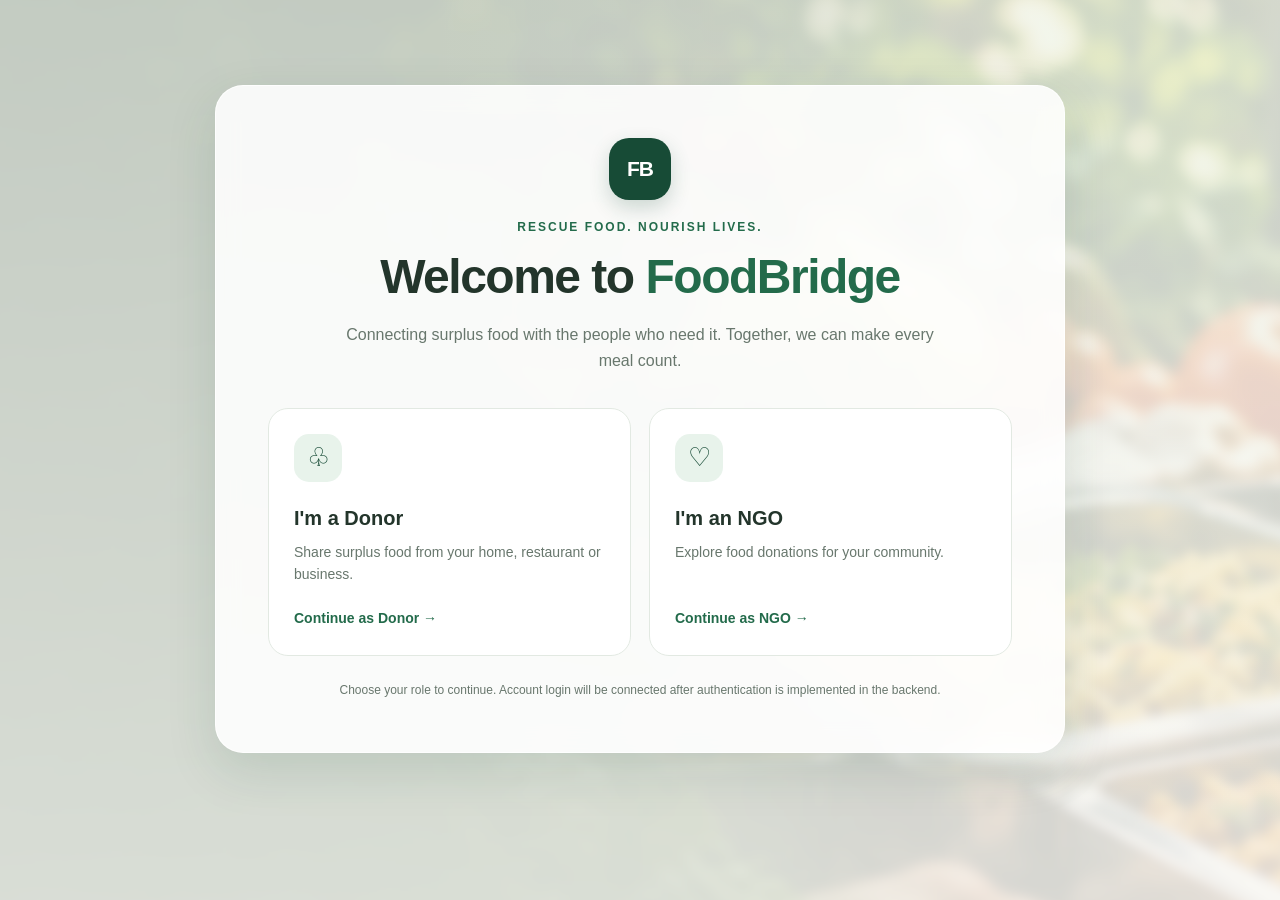
==== Frontend/index.html @ b8fff115 "Combine FoodBridge frontend backend and database" ====
<!DOCTYPE html>
<html lang="en">
<head>
    <meta charset="UTF-8">
    <meta name="viewport" content="width=device-width, initial-scale=1.0">
    <meta name="theme-color" content="#174b36">
    <title>FoodBridge | Rescue Food, Nourish Lives</title>
    <link rel="stylesheet" href="style.css">
</head>

<body>
<main class="app-shell">

    <!-- Welcome and role selection -->
    <section id="login-section" class="screen welcome-screen">
        <div class="brand-mark" aria-hidden="true">FB</div>
        <p class="eyebrow">RESCUE FOOD. NOURISH LIVES.</p>
        <h1>Welcome to <span>FoodBridge</span></h1>
        <p class="intro">
            Connecting surplus food with the people who need it.
            Together, we can make every meal count.
        </p>

        <div class="role-options">
            <button type="button" class="role-card"
                    onclick="openDonorPage()">
                <span class="role-icon" aria-hidden="true">♧</span>
                <span class="role-title">I'm a Donor</span>
                <span class="role-description">
                        Share surplus food from your home, restaurant or business.
                    </span>
                <span class="role-action">Continue as Donor →</span>
            </button>

            <button type="button" class="role-card"
                    onclick="openNgoPage()">
                <span class="role-icon" aria-hidden="true">♡</span>
                <span class="role-title">I'm an NGO</span>
                <span class="role-description">
                        Explore food donations for your community.
                    </span>
                <span class="role-action">Continue as NGO →</span>
            </button>
        </div>

        <p class="note">
            Choose your role to continue. Account login will be connected
            after authentication is implemented in the backend.
        </p>
    </section>

    <!-- Donor screen -->
    <section id="donor-page" class="screen dashboard-screen"
             style="display: none;">
        <button type="button" class="back-button"
                onclick="showHome()">← Back to home</button>

        <p class="eyebrow">FOODBRIDGE COMMUNITY</p>
        <h1>Donor <span>Dashboard</span></h1>
        <p class="intro">
            Make your surplus food count. Register to get started,
            or explore the available food listings.
        </p>

        <div class="dashboard-actions">
            <button type="button" onclick="showDonateForm()">
                Register as a Donor
            </button>
            <button type="button" class="secondary-button"
                    onclick="showFood()">
                View Available Food
            </button>
        </div>

        <section id="donor-section" class="content-card"
                 style="display: none;">
            <h2>Create your donor account</h2>
            <p class="section-description">
                Enter your details to join the FoodBridge community.
            </p>

            <form id="donor-form">
                <label for="name">Full Name</label>
                <input type="text" id="name" name="name"
                       autocomplete="name" required>

                <label for="email">Email Address</label>
                <input type="email" id="email" name="email"
                       autocomplete="email" required>

                <label for="password">Password</label>
                <input type="password" id="password" name="password"
                       autocomplete="new-password"
                       minlength="8" required>

                <label for="phone">Phone Number</label>
                <input type="tel" id="phone" name="phone"
                       autocomplete="tel">

                <label for="address">Pickup or Contact Address</label>
                <input type="text" id="address" name="address"
                       autocomplete="street-address">

                <button type="submit">Register as Donor</button>
            </form>

            <p id="donor-message" role="status" aria-live="polite"></p>
        </section>

        <section id="food-section" class="content-card"
                 style="display: none;">
            <h2>Available Food</h2>
            <p class="section-description">
                Check the food listings currently available.
            </p>
            <button type="button" onclick="loadFood()">
                Refresh Food List
            </button>
            <div id="food-list" aria-live="polite"></div>
        </section>
    </section>

    <!-- NGO screen -->
    <section id="ngo-page" class="screen dashboard-screen"
             style="display: none;">
        <button type="button" class="back-button"
                onclick="showHome()">← Back to home</button>

        <p class="eyebrow">FOR COMMUNITY ORGANISATIONS</p>
        <h1>NGO <span>Dashboard</span></h1>
        <p class="intro">
            Find food donations and help redirect surplus food
            to the people who need it.
        </p>

        <div class="ngo-info-card">
            <h2>Available food donations</h2>
            <p>
                Food listings will appear here once the food API
                is implemented and connected.
            </p>
            <button type="button" onclick="showNgoFood()">
                View Food Listings
            </button>
            <div id="ngo-food-list" aria-live="polite"></div>
        </div>

        <p class="note">
            NGO registration, sign-in and donation claiming are not
            connected yet.
        </p>
    </section>

</main>

<script src="script.js"></script>
</body>
</html>
---- Frontend/style.css ----
:root {
    --green: #236b4b;
    --green-dark: #174b36;
    --green-light: #e8f3eb;
    --cream: #faf9f4;
    --white: #ffffff;
    --text: #23352b;
    --muted: #68776d;
    --border: #e2e9e2;
    --shadow: 0 18px 50px rgba(23, 75, 54, 0.13);
}

* {
    box-sizing: border-box;
}

body {
    margin: 0;
    min-height: 100vh;
    padding: 40px 20px;
    font-family: Arial, Helvetica, sans-serif;
    color: var(--text);
    line-height: 1.6;
    background: var(--cream);
    position: relative;
    isolation: isolate;
}

/* Blurred food-photo background.
   Add your own photo as food-background.jpg in this folder. */
body::before {
    content: "";
    position: fixed;
    inset: -12px;
    z-index: -2;
    background:
        linear-gradient(rgba(250, 249, 244, 0.76),
                        rgba(250, 249, 244, 0.86)),
        url("food-background.png") center / cover no-repeat;
    filter: blur(5px);
    transform: scale(1.03);
}

/* Soft overlay to keep text readable */
body::after {
    content: "";
    position: fixed;
    inset: 0;
    z-index: -1;
    pointer-events: none;
    background: radial-gradient(
        circle at top right,
        rgba(220, 239, 223, 0.35),
        transparent 55%
    );
}

button,
input {
    font: inherit;
}

button {
    cursor: pointer;
}

button:focus-visible,
input:focus-visible {
    outline: 3px solid #9ac8a9;
    outline-offset: 3px;
}

.app-shell {
    width: min(100%, 1000px);
    margin: 0 auto;
}

.screen {
    width: 100%;
    margin: 0 auto;
    padding: clamp(24px, 5vw, 52px);
    border: 1px solid rgba(255, 255, 255, 0.8);
    border-radius: 28px;
    background: rgba(255, 255, 255, 0.88);
    box-shadow: var(--shadow);
    backdrop-filter: blur(12px);
}

.welcome-screen {
    max-width: 850px;
    margin-top: clamp(10px, 5vh, 55px);
    text-align: center;
}

.brand-mark {
    display: grid;
    place-items: center;
    width: 62px;
    height: 62px;
    margin: 0 auto 18px;
    border-radius: 20px;
    background: var(--green-dark);
    color: white;
    font-size: 21px;
    font-weight: 800;
    letter-spacing: -1px;
    box-shadow: 0 8px 20px rgba(23, 75, 54, 0.2);
}

.eyebrow {
    margin: 0 0 12px;
    color: var(--green);
    font-size: 12px;
    font-weight: 800;
    letter-spacing: 2px;
}

h1 {
    margin: 0;
    color: var(--text);
    font-size: clamp(32px, 5vw, 48px);
    line-height: 1.15;
    letter-spacing: -1.5px;
}

h1 span {
    color: var(--green);
}

.intro {
    max-width: 590px;
    margin: 18px auto 30px;
    color: var(--muted);
    font-size: 16px;
}

.role-options {
    display: grid;
    grid-template-columns: repeat(2, minmax(0, 1fr));
    gap: 18px;
    margin-top: 34px;
    text-align: left;
}

.role-card {
    display: flex;
    flex-direction: column;
    align-items: flex-start;
    min-height: 230px;
    padding: 25px;
    border: 1px solid var(--border);
    border-radius: 20px;
    background: rgba(255, 255, 255, 0.92);
    color: var(--text);
    text-align: left;
    transition: transform 0.2s ease, border-color 0.2s ease,
                box-shadow 0.2s ease;
}

.role-card:hover {
    transform: translateY(-4px);
    border-color: #a8cbb2;
    box-shadow: 0 14px 28px rgba(23, 75, 54, 0.09);
}

.role-icon {
    display: grid;
    place-items: center;
    width: 48px;
    height: 48px;
    margin-bottom: 20px;
    border-radius: 15px;
    background: var(--green-light);
    color: var(--green-dark);
    font-size: 26px;
}

.role-title {
    font-size: 20px;
    font-weight: 800;
}

.role-description {
    margin-top: 7px;
    color: var(--muted);
    font-size: 14px;
}

.role-action {
    margin-top: auto;
    padding-top: 22px;
    color: var(--green);
    font-size: 14px;
    font-weight: 800;
}

.note {
    margin: 25px 0 0;
    color: var(--muted);
    font-size: 12px;
}

/* Dashboards */

.dashboard-screen {
    max-width: 780px;
}

.back-button {
    margin-bottom: 30px;
    padding: 9px 14px;
    border: 1px solid var(--border);
    border-radius: 9px;
    background: white;
    color: var(--green-dark);
    font-weight: 700;
}

.back-button:hover {
    background: var(--green-light);
}

.dashboard-actions {
    display: flex;
    flex-wrap: wrap;
    gap: 12px;
    margin: 25px 0;
}

button:not(.role-card):not(.back-button) {
    padding: 12px 18px;
    border: 0;
    border-radius: 10px;
    background: var(--green);
    color: white;
    font-size: 14px;
    font-weight: 700;
    transition: background 0.2s ease, transform 0.2s ease;
}

button:not(.role-card):not(.back-button):hover {
    background: var(--green-dark);
    transform: translateY(-1px);
}

button.secondary-button {
    border: 1px solid #b8d1bf !important;
    background: var(--green-light) !important;
    color: var(--green-dark) !important;
}

button.secondary-button:hover {
    background: #d9ebdd !important;
}

.content-card,
.ngo-info-card {
    margin-top: 25px;
    padding: clamp(20px, 4vw, 30px);
    border: 1px solid var(--border);
    border-radius: 18px;
    background: rgba(255, 255, 255, 0.95);
    box-shadow: 0 8px 25px rgba(23, 75, 54, 0.06);
}

.content-card h2,
.ngo-info-card h2 {
    margin: 0 0 8px;
    color: var(--green-dark);
    font-size: 23px;
}

.section-description,
.ngo-info-card > p {
    margin: 0 0 20px;
    color: var(--muted);
    font-size: 14px;
}

form {
    display: flex;
    flex-direction: column;
    gap: 9px;
}

form label {
    margin-top: 8px;
    color: var(--text);
    font-size: 14px;
    font-weight: 700;
}

form input {
    width: 100%;
    min-height: 46px;
    padding: 12px 14px;
    border: 1px solid #d5dfd6;
    border-radius: 10px;
    background: #fcfdfb;
    color: var(--text);
}

form input:focus {
    border-color: var(--green);
    outline: 2px solid #e0efe4;
}

form button {
    margin-top: 15px;
}

#donor-message {
    color: var(--green-dark);
    font-size: 14px;
    font-weight: 700;
    overflow-wrap: anywhere;
}

#food-list,
#ngo-food-list {
    display: grid;
    gap: 14px;
    margin-top: 20px;
}

.food-item {
    padding: 16px;
    border: 1px solid var(--border);
    border-radius: 12px;
    background: #fbfdfb;
}

.food-item h3 {
    margin: 0 0 8px;
    color: var(--green-dark);
}

.food-item p {
    margin: 4px 0;
    color: var(--muted);
    font-size: 14px;
}

[style*="display: none"] {
    display: none !important;
}

/* Mobile layout */

@media (max-width: 600px) {
    body {
        padding: 16px 12px;
    }

    .screen {
        padding: 25px 18px;
        border-radius: 20px;
    }

    .welcome-screen {
        margin-top: 8px;
    }

    .role-options {
        grid-template-columns: 1fr;
        gap: 12px;
    }

    .role-card {
        min-height: 200px;
        padding: 20px;
    }

    .dashboard-actions {
        flex-direction: column;
    }

    .dashboard-actions button {
        width: 100%;
    }
}

@media (prefers-reduced-motion: reduce) {
    *,
    *::before,
    *::after {
        scroll-behavior: auto !important;
        transition: none !important;
    }
}

/* ===== FoodBridge Landing Page ===== */

.landing-body {
    margin: 0;
    color: #203b2d;
    background: #f8f6ed;
    font-family: Arial, Helvetica, sans-serif;
}

.landing-body * {
    box-sizing: border-box;
}

.landing-header {
    min-height: 82px;
    padding: 18px 7%;
    display: flex;
    align-items: center;
    justify-content: space-between;
    background: #f8f6ed;
}

.landing-logo {
    color: #214d36;
    font-size: 27px;
    font-weight: 800;
    text-decoration: none;
    letter-spacing: -1px;
}

.logo-icon {
    margin-right: 8px;
}

.header-login {
    color: #214d36;
    text-decoration: none;
    font-weight: 700;
    border: 1px solid #214d36;
    border-radius: 30px;
    padding: 11px 25px;
    transition: 0.25s;
}

.header-login:hover {
    background: #214d36;
    color: white;
}

.landing-hero {
    min-height: 650px;
    padding: 85px 8%;
    display: flex;
    align-items: center;
    background:
        linear-gradient(90deg,
            rgba(13, 43, 28, 0.94) 0%,
            rgba(13, 43, 28, 0.78) 55%,
            rgba(13, 43, 28, 0.35) 100%),
        url("food-background.png") center/cover no-repeat,
        #214d36;
}

.landing-content {
    max-width: 760px;
    color: #fffdf5;
}

.landing-tag {
    display: inline-block;
    margin-bottom: 22px;
    padding: 9px 15px;
    border: 1px solid rgba(255, 255, 255, 0.45);
    border-radius: 30px;
    font-size: 12px;
    font-weight: 700;
    letter-spacing: 2px;
}

.landing-content h1 {
    margin: 0 0 22px;
    font-size: clamp(42px, 6vw, 72px);
    line-height: 1.08;
    letter-spacing: -2px;
}

.landing-content h1 span {
    color: #d9e8b4;
}

.landing-content > p {
    max-width: 580px;
    color: #e8eee6;
    font-size: 17px;
    line-height: 1.8;
}

.landing-actions {
    display: flex;
    align-items: center;
    flex-wrap: wrap;
    gap: 18px;
    margin-top: 32px;
}

.landing-button {
    display: inline-flex;
    gap: 22px;
    align-items: center;
    padding: 16px 25px;
    border-radius: 9px;
    background: #d9e8b4;
    color: #203b2d;
    text-decoration: none;
    font-weight: 800;
    transition: transform 0.2s, background 0.2s;
}

.landing-button:hover {
    background: #edf5d7;
    transform: translateY(-2px);
}

.landing-button span {
    font-size: 20px;
}

.landing-secondary {
    color: #fffdf5;
    text-decoration: none;
    font-weight: 600;
    padding: 12px 0;
}

.landing-secondary:hover {
    text-decoration: underline;
}

.landing-stats {
    display: flex;
    flex-wrap: wrap;
    gap: 42px;
    margin-top: 65px;
    padding-top: 25px;
    border-top: 1px solid rgba(255, 255, 255, 0.3);
}

.landing-stats div {
    display: flex;
    flex-direction: column;
    gap: 8px;
}

.landing-stats strong {
    font-size: 17px;
}

.landing-stats span {
    color: #d4dfd4;
    font-size: 13px;
}

.landing-mission {
    padding: 75px 8%;
    text-align: center;
}

.landing-mission > span {
    color: #557c52;
    font-size: 12px;
    font-weight: 800;
    letter-spacing: 2px;
}

.landing-mission h2 {
    margin: 15px 0;
    font-size: clamp(28px, 4vw, 42px);
    color: #214d36;
}

.landing-mission p {
    max-width: 650px;
    margin: 0 auto;
    color: #647267;
    font-size: 16px;
    line-height: 1.8;
}

.landing-footer {
    display: flex;
    justify-content: space-between;
    flex-wrap: wrap;
    gap: 12px;
    padding: 25px 8%;
    background: #e9eddf;
    color: #214d36;
    font-size: 13px;
}

.landing-footer span:first-child {
    font-weight: 800;
}

@media (max-width: 600px) {
    .landing-header {
        padding: 16px 5%;
    }

    .landing-logo {
        font-size: 23px;
    }

    .landing-hero {
        min-height: 600px;
        padding: 65px 6%;
    }

    .landing-content h1 {
        letter-spacing: -1px;
    }

    .landing-stats {
        gap: 24px;
        margin-top: 45px;
    }

    .landing-mission {
        padding: 55px 6%;
    }

    .landing-footer {
        padding: 22px 6%;
    }
}
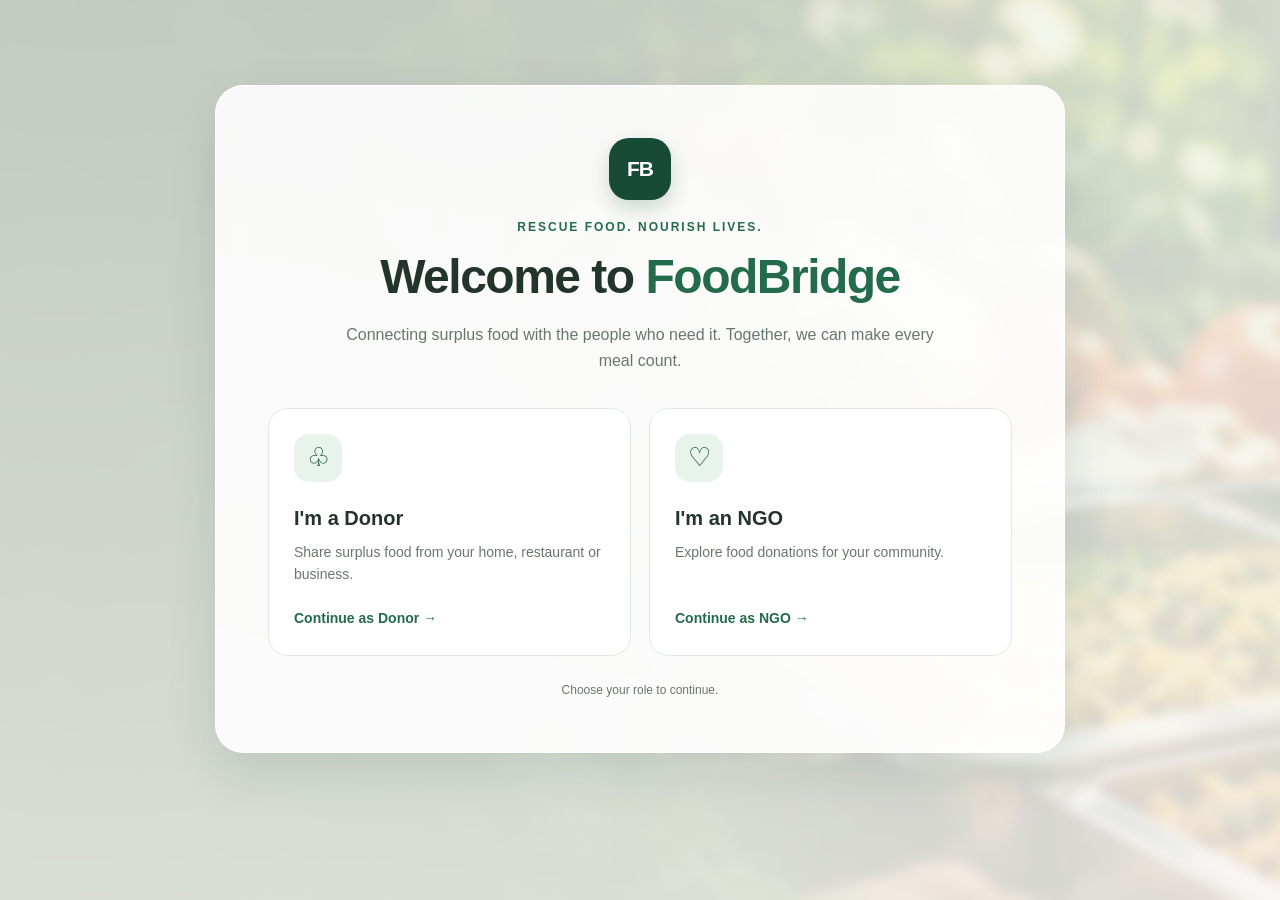
==== commit 9a649d90: "Add NGO registration login and food claiming features" ====
--- a/Frontend/index.html
+++ b/Frontend/index.html
@@ -1,4 +1,3 @@
-
 
 <!DOCTYPE html>
 <html lang="en">
@@ -15,22 +14,26 @@
 
     <!-- Welcome and role selection -->
     <section id="login-section" class="screen welcome-screen">
+
         <div class="brand-mark" aria-hidden="true">FB</div>
         <p class="eyebrow">RESCUE FOOD. NOURISH LIVES.</p>
+
         <h1>Welcome to <span>FoodBridge</span></h1>
+
         <p class="intro">
             Connecting surplus food with the people who need it.
             Together, we can make every meal count.
         </p>
 
         <div class="role-options">
+
             <button type="button" class="role-card"
                     onclick="openDonorPage()">
                 <span class="role-icon" aria-hidden="true">♧</span>
                 <span class="role-title">I'm a Donor</span>
                 <span class="role-description">
-                        Share surplus food from your home, restaurant or business.
-                    </span>
+                    Share surplus food from your home, restaurant or business.
+                </span>
                 <span class="role-action">Continue as Donor →</span>
             </button>
 
@@ -39,49 +42,69 @@
                 <span class="role-icon" aria-hidden="true">♡</span>
                 <span class="role-title">I'm an NGO</span>
                 <span class="role-description">
-                        Explore food donations for your community.
-                    </span>
+                    Explore food donations for your community.
+                </span>
                 <span class="role-action">Continue as NGO →</span>
             </button>
+
         </div>
 
-        <p class="note">
-            Choose your role to continue. Account login will be connected
-            after authentication is implemented in the backend.
-        </p>
+        <p class="note">Choose your role to continue.</p>
+
     </section>
 
-    <!-- Donor screen -->
+
+    <!-- Donor Dashboard -->
     <section id="donor-page" class="screen dashboard-screen"
              style="display: none;">
+
         <button type="button" class="back-button"
                 onclick="showHome()">← Back to home</button>
 
         <p class="eyebrow">FOODBRIDGE COMMUNITY</p>
         <h1>Donor <span>Dashboard</span></h1>
+
         <p class="intro">
             Make your surplus food count. Register to get started,
             or explore the available food listings.
         </p>
 
+        <!-- Dashboard buttons -->
         <div class="dashboard-actions">
+
             <button type="button" onclick="showDonateForm()">
                 Register as a Donor
             </button>
+
+            <button type="button" onclick="showFoodDonationForm()">
+                Donate Food
+            </button>
+
+            <button type="button" class="secondary-button"
+                    onclick="showMyDonations()">
+                My Donations
+            </button>
+
             <button type="button" class="secondary-button"
                     onclick="showFood()">
                 View Available Food
             </button>
+
         </div>
 
+
+        <!-- Donor Registration Section -->
         <section id="donor-section" class="content-card"
                  style="display: none;">
+
             <h2>Create your donor account</h2>
+
             <p class="section-description">
                 Enter your details to join the FoodBridge community.
             </p>
 
             <form id="donor-form">
+
                 <label for="name">Full Name</label>
                 <input type="text" id="name" name="name"
                        autocomplete="name" required>
@@ -104,57 +127,316 @@
                        autocomplete="street-address">
 
                 <button type="submit">Register as Donor</button>
+
             </form>
 
-            <p id="donor-message" role="status" aria-live="polite"></p>
-        </section>
-
+            <p id="donor-message" role="status"
+               aria-live="polite"></p>
+
+        </section>
+
+
+        <!-- Available Food Section -->
         <section id="food-section" class="content-card"
                  style="display: none;">
+
             <h2>Available Food</h2>
+
             <p class="section-description">
                 Check the food listings currently available.
             </p>
+
             <button type="button" onclick="loadFood()">
                 Refresh Food List
             </button>
+
             <div id="food-list" aria-live="polite"></div>
-        </section>
+
+        </section>
+
+
+        <!-- My Donations Section -->
+        <section id="my-donations-section" class="content-card"
+                 style="display: none;">
+
+            <h2>My Donations</h2>
+
+            <p class="section-description">
+                View all the food donations you have submitted.
+            </p>
+
+            <label for="myDonorId">Enter Your Donor ID</label>
+
+            <input type="number"
+                   id="myDonorId"
+                   min="1"
+                   placeholder="Example: 3"
+                   required>
+
+            <button type="button" onclick="loadMyDonations()">
+                View My Donations
+            </button>
+
+            <div id="my-donations-list" aria-live="polite"></div>
+
+            <p id="my-donations-message"
+               role="status"
+               aria-live="polite"></p>
+
+        </section>
+
+
+        <!-- Food Donation Section -->
+        <section id="food-donation-section" class="content-card"
+                 style="display: none;">
+
+            <h2>Donate Surplus Food</h2>
+
+            <p class="section-description">
+                Enter the details of the food you want to donate.
+            </p>
+
+            <form id="food-donation-form">
+
+                <label for="donorId">Donor ID</label>
+                <input type="number" id="donorId" name="donorId"
+                       min="1" required>
+
+                <label for="foodName">Food Name</label>
+                <input type="text" id="foodName" name="foodName"
+                       maxlength="150" required>
+
+                <label for="description">Description</label>
+                <textarea id="description" name="description"></textarea>
+
+                <label for="quantity">Quantity</label>
+                <input type="number" id="quantity" name="quantity"
+                       min="0.01" step="0.01" required>
+
+                <label for="unit">Unit</label>
+                <select id="unit" name="unit" required>
+                    <option value="">Select unit</option>
+                    <option value="kg">Kilograms</option>
+                    <option value="plates">Plates</option>
+                    <option value="packets">Packets</option>
+                    <option value="litres">Litres</option>
+                    <option value="boxes">Boxes</option>
+                </select>
+
+                <label for="foodType">Food Type</label>
+                <input type="text" id="foodType" name="foodType">
+
+                <label for="preparedAt">Prepared At</label>
+                <input type="datetime-local" id="preparedAt"
+                       name="preparedAt">
+
+                <label for="expiryTime">Expiry Time</label>
+                <input type="datetime-local" id="expiryTime"
+                       name="expiryTime" required>
+
+                <label for="pickupAddress">Pickup Address</label>
+                <input type="text" id="pickupAddress"
+                       name="pickupAddress" required>
+
+                <label for="contactNumber">Contact Number</label>
+                <input type="tel" id="contactNumber"
+                       name="contactNumber">
+
+                <label for="instructions">Pickup Instructions</label>
+                <textarea id="instructions"
+                          name="instructions"></textarea>
+
+                <button type="submit">
+                    Submit Food Donation
+                </button>
+
+            </form>
+
+            <p id="food-donation-message"
+               role="status" aria-live="polite"></p>
+
+        </section>
+
     </section>
 
-    <!-- NGO screen -->
+
+    <!-- NGO Dashboard -->
     <section id="ngo-page" class="screen dashboard-screen"
              style="display: none;">
+
         <button type="button" class="back-button"
                 onclick="showHome()">← Back to home</button>
 
         <p class="eyebrow">FOR COMMUNITY ORGANISATIONS</p>
         <h1>NGO <span>Dashboard</span></h1>
+
         <p class="intro">
             Find food donations and help redirect surplus food
             to the people who need it.
         </p>
 
-        <div class="ngo-info-card">
-            <h2>Available food donations</h2>
-            <p>
-                Food listings will appear here once the food API
-                is implemented and connected.
+
+        <!-- NGO Registration and Login Buttons -->
+        <div id="ngo-auth-actions" class="dashboard-actions">
+
+            <button type="button" onclick="showNgoRegister()">
+                Register NGO
+            </button>
+
+            <button type="button" class="secondary-button"
+                    onclick="showNgoLogin()">
+                NGO Login
+            </button>
+
+        </div>
+
+
+        <!-- NGO Registration Section -->
+        <section id="ngo-register-section" class="content-card"
+                 style="display: none;">
+
+            <h2>Register your NGO</h2>
+
+            <p class="section-description">
+                Create an account to claim available food donations.
             </p>
-            <button type="button" onclick="showNgoFood()">
-                View Food Listings
-            </button>
-            <div id="ngo-food-list" aria-live="polite"></div>
-        </div>
-
-        <p class="note">
-            NGO registration, sign-in and donation claiming are not
-            connected yet.
-        </p>
+
+            <form id="ngo-register-form">
+
+                <label for="ngoName">NGO Name</label>
+                <input type="text" id="ngoName" name="name"
+                       maxlength="100" required>
+
+                <label for="ngoEmail">Email Address</label>
+                <input type="email" id="ngoEmail" name="email"
+                       required>
+
+                <label for="ngoPassword">Password</label>
+                <input type="password" id="ngoPassword" name="password"
+                       minlength="6" required>
+
+                <label for="ngoPhone">Phone Number</label>
+                <input type="tel" id="ngoPhone" name="phone">
+
+                <label for="ngoAddress">Address</label>
+                <input type="text" id="ngoAddress" name="address">
+
+                <label for="ngoCity">City</label>
+                <input type="text" id="ngoCity" name="city">
+
+                <button type="submit">Register NGO</button>
+
+            </form>
+
+            <p id="ngo-register-message"
+               role="status" aria-live="polite"></p>
+
+        </section>
+
+
+        <!-- NGO Login Section -->
+        <section id="ngo-login-section" class="content-card"
+                 style="display: none;">
+
+            <h2>NGO Login</h2>
+
+            <form id="ngo-login-form">
+
+                <label for="ngoLoginEmail">Email Address</label>
+                <input type="email" id="ngoLoginEmail"
+                       name="email" required>
+
+                <label for="ngoLoginPassword">Password</label>
+                <input type="password" id="ngoLoginPassword"
+                       name="password" required>
+
+                <button type="submit">Login</button>
+
+            </form>
+
+            <p id="ngo-login-message"
+               role="status" aria-live="polite"></p>
+
+        </section>
+
+
+        <!-- NGO Dashboard After Login -->
+        <section id="ngo-dashboard-content" style="display: none;">
+
+            <div class="ngo-info-card">
+
+                <h2 id="ngo-welcome-heading">Welcome, NGO</h2>
+
+                <p id="ngo-account-details"
+                   class="section-description"></p>
+
+                <div class="dashboard-actions">
+
+                    <button type="button" onclick="showNgoFood()">
+                        View Available Food
+                    </button>
+
+                    <button type="button" class="secondary-button"
+                            onclick="showNgoClaims()">
+                        My Claims
+                    </button>
+
+                    <button type="button" class="secondary-button"
+                            onclick="ngoLogout()">
+                        Logout
+                    </button>
+
+                </div>
+
+            </div>
+
+
+            <!-- NGO Available Food Section -->
+            <section id="ngo-food-section" class="content-card"
+                     style="display: none;">
+
+                <h2>Available Food Donations</h2>
+
+                <p class="section-description">
+                    Choose a donation to claim it for your NGO.
+                </p>
+
+                <button type="button" onclick="loadNgoFood()">
+                    Refresh Food List
+                </button>
+
+                <div id="ngo-food-list" aria-live="polite"></div>
+
+            </section>
+
+
+            <!-- NGO My Claims Section -->
+            <section id="ngo-claims-section" class="content-card"
+                     style="display: none;">
+
+                <h2>My Claims</h2>
+
+                <p class="section-description">
+                    Food donations claimed by your NGO.
+                </p>
+
+                <button type="button" onclick="loadNgoClaims()">
+                    Refresh My Claims
+                </button>
+
+                <div id="ngo-claims-list" aria-live="polite"></div>
+
+            </section>
+
+        </section>
+
     </section>
 
 </main>
 
 <script src="script.js"></script>
+
 </body>
 </html>
+
+
